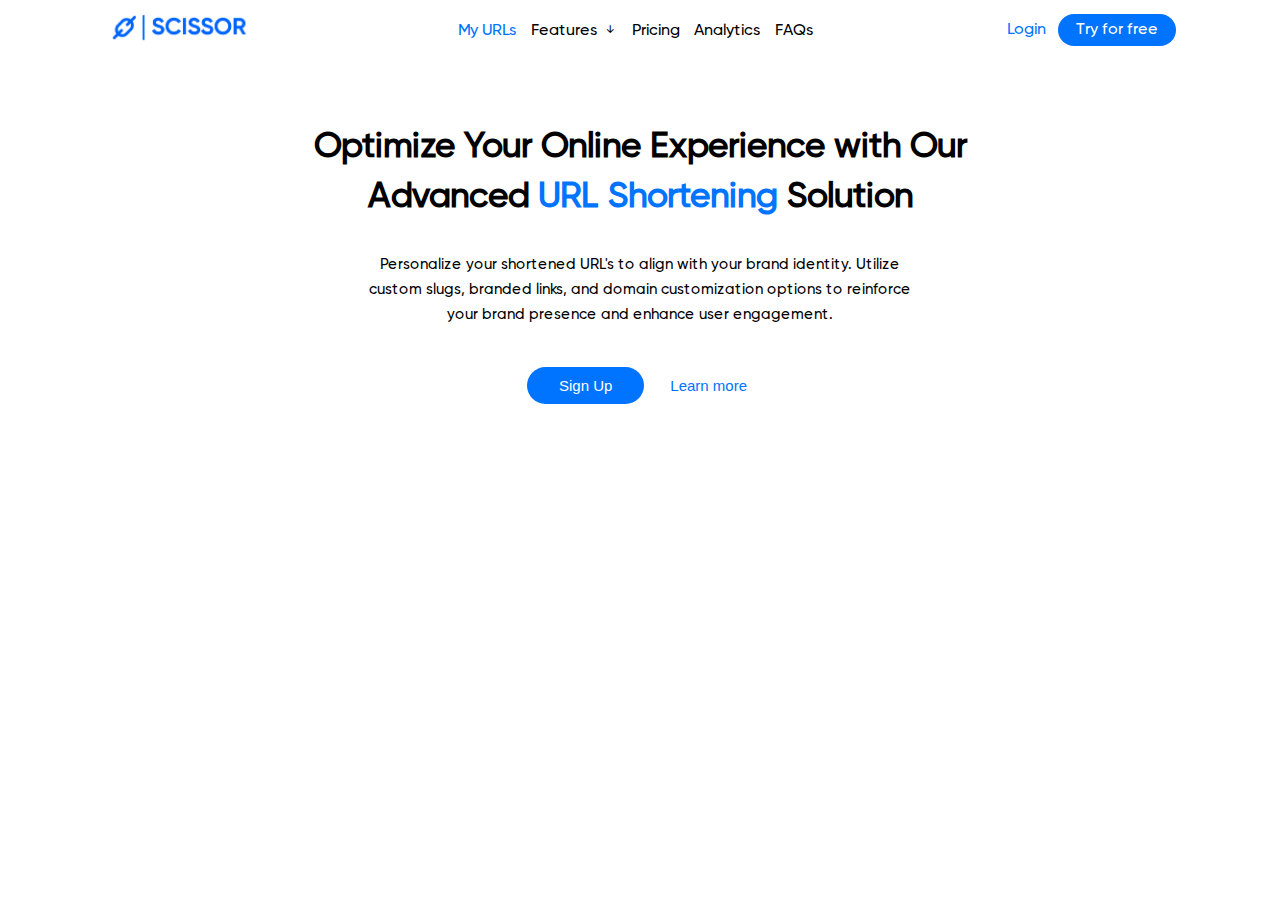
==== scissors/index.html @ 3c33a209 "started scissors" ====
<!DOCTYPE html>
<html lang="en">
<head>
    <meta charset="UTF-8">
    <meta name="viewport" content="width=device-width, initial-scale=1.0">
    <link rel="stylesheet" href="style.css">
    <link href="../Icons/bootstrap-icons/bootstrap-icons.css" rel="stylesheet">
    <title>Scissors</title>
</head>
<body>
    <main>
        <section class="nav-bar">
            <nav>
                <div class="logo">
                    <img src="images/logo.png" alt="logo" height="39" width="150">
                </div>
                    <div class="nav-links">
                        <a href="#" class="active">My URLs</a>
                        <a href="#">Features <i class="bi bi-arrow-down-short"></i></a>
                        <a href="#">Pricing</a>                    
                        <a href="#">Analytics</a>                    
                        <a href="#">FAQs</a>                    
                    </div>
                    <div class="extralinks">
                        <a href="#" class="active">Login</a>
                        <a href="#" class="getstarted-btn">Try for free</a>
                    </div>
                <div class="mobile-nav">
                    <i class="bi bi-list"></i>
                </div>                
            </nav>
        </section>
        <section class="hero">
            <div>
                <h2>Optimize Your Online Experience with Our Advanced <span>URL Shortening</span> Solution</h2>
                <div  class="hero-para">
                    <p>Personalize your shortened URL's to align with your brand identity. Utilize custom slugs, branded links, and domain customization options to reinforce your brand presence and enhance user engagement.</p>
                </div>
                <div class="heroactionbtn">
                    <button class="sign-btn">Sign Up</button><button class="learn-btn">Learn more</button>
                </div>
                </div>
            </section>
    </main>
</body>
</html>
---- scissors/style.css ----
@font-face {
    font-family: 'Gilroy Medium';
    src: url('fonts/gilroy-medium.ttf') format('woff2');
    font-weight: 400;
    font-style: normal;
}

body {
    font-family: 'Gilroy Medium', sans-serif;
}

nav{
    display: flex;
    flex-direction: row;
    align-items: center;
    justify-content: space-around;
}

.extralinks .nav-links{
    display: block;
}

a{
    text-decoration: none;
    color: #000;
}

.active{
    color: rgb(0, 115, 255);
}

.nav-links a{
    margin-left: 10px;
}

.getstarted-btn{
    background-color: rgb(0, 115, 255);
    border-radius: 25px;
    border: none;
    padding: 8px 18px;
    color: #fff;
    font-weight: 100;
    margin-left: 8px;
}

.hero{
    max-width: 756px;
    margin: 70px auto;
}

.hero h2{
    text-align: center;
    line-height: 50px;
    font-size: 35px;
}

.hero h2 span{    
    color: rgb(0, 115, 255);
}

.hero .hero-para{    
    font-size: 15px;
    text-align: center;
    max-width: 556px;
    margin: 20px auto;
    line-height: 25px;
    font-weight: 100;
}

.heroactionbtn{
 display: flex;
 flex-direction: row;
 justify-content: center;
 align-items: center;
 max-width: 256px;
 margin: 40px auto;
}

.heroactionbtn .sign-btn{
    background-color: rgb(0, 115, 255);
    border-radius: 25px;
    border: none;
    padding: 10px 32px;
    color: #fff;
    font-weight: 100;
    font-size: 15px;
}

.heroactionbtn .learn-btn{
    color: rgb(0, 115, 255);
    border-radius: 25px;
    border: none;
    font-weight: 100;
    font-size: 15px;
    margin-left: 20px;
    background-color: transparent;
}

.mobile-nav{
    display: none;
    font-size: 32px;
}

@media screen and (max-width: 565px) {
    .mobile-nav{
        display: block;
    }
    
    .extralinks{
        display: none;
    }
   
    nav{
        justify-content: space-between;
    }

    .nav-links{
        display: none;
    }
}
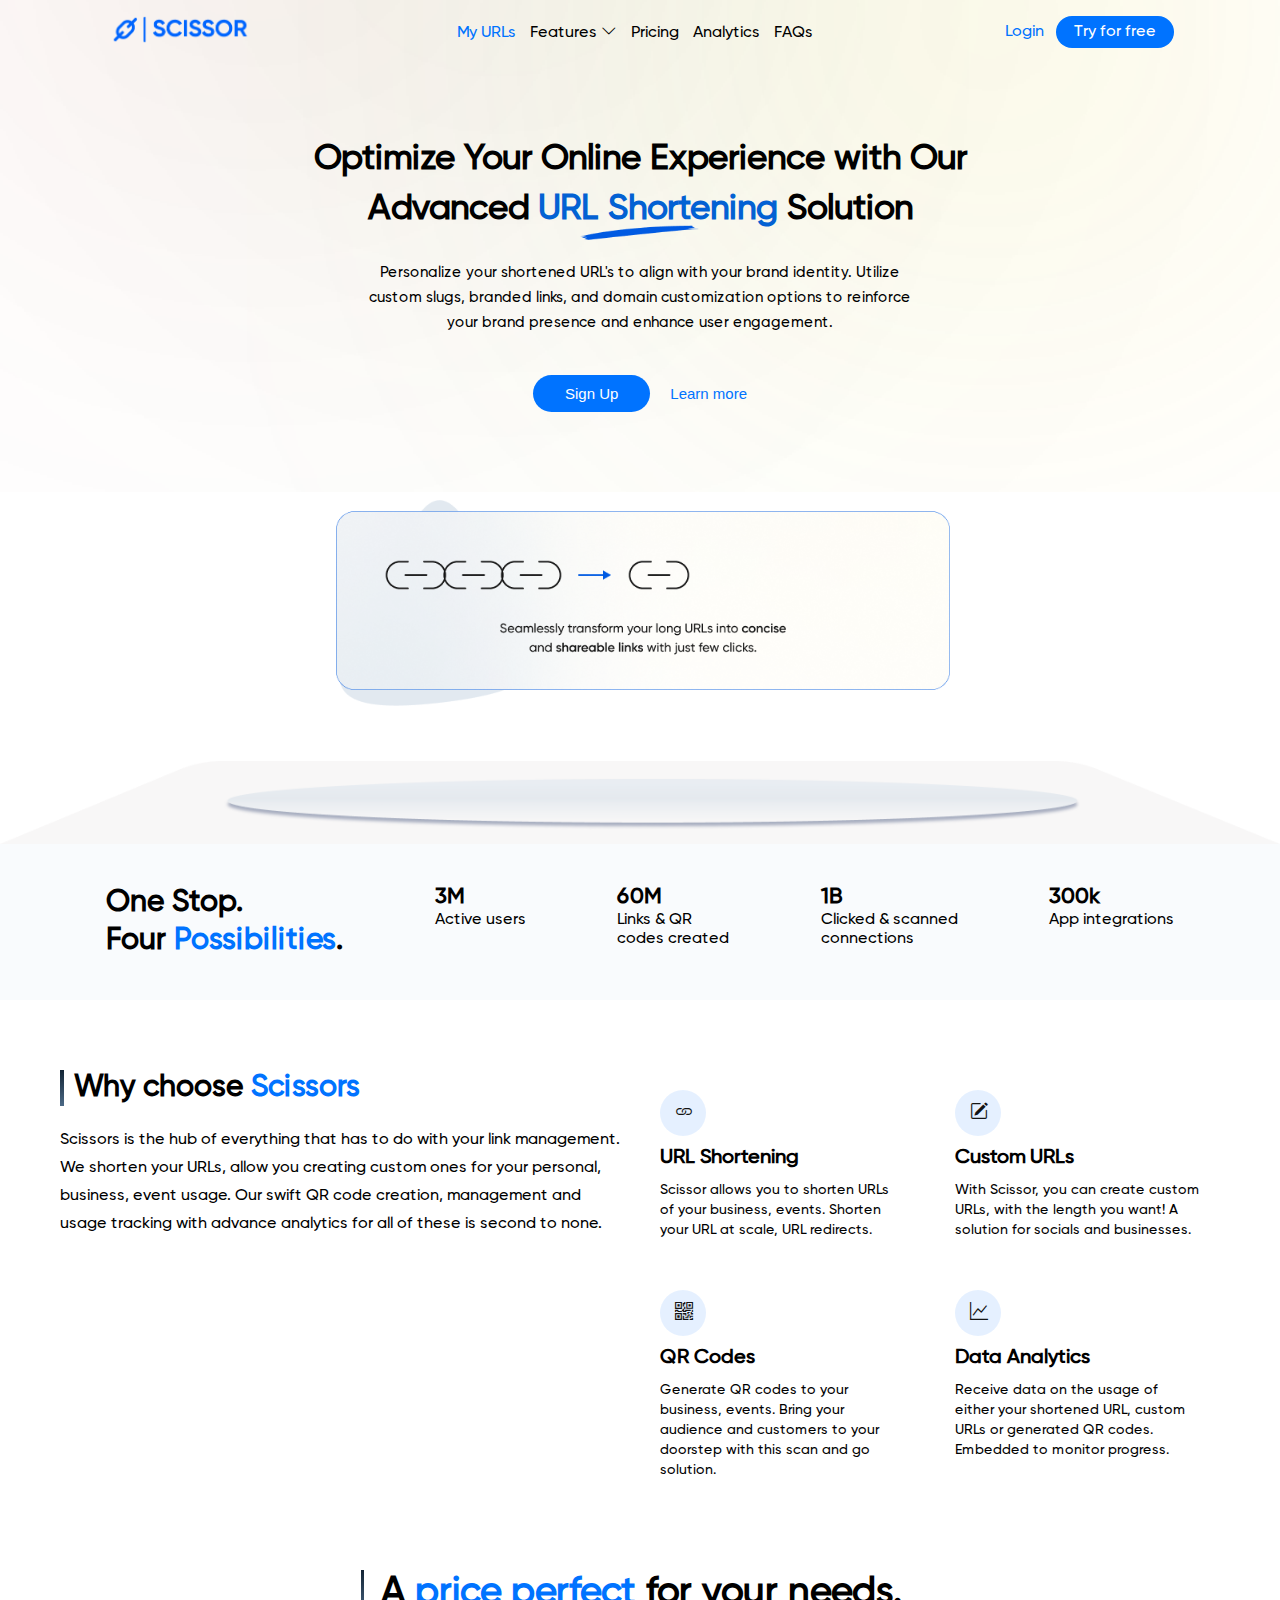
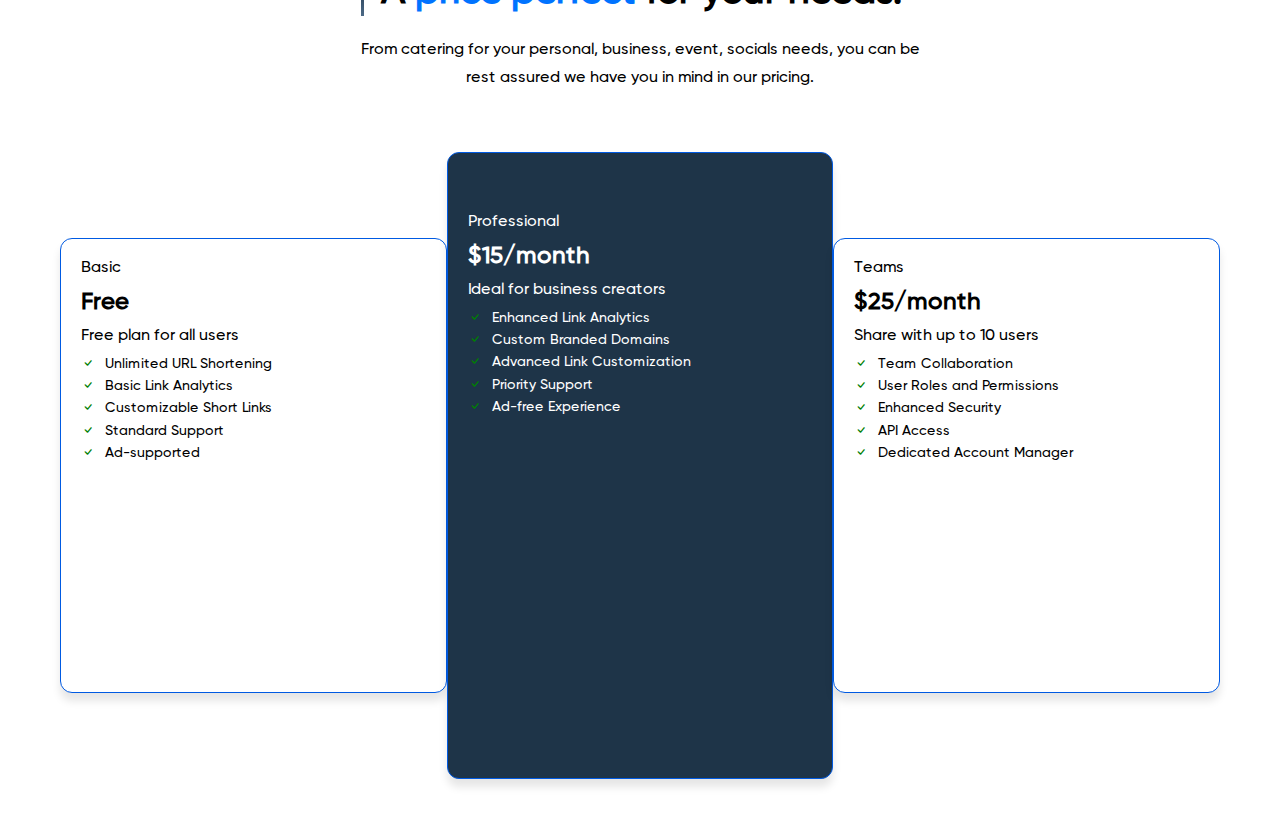
==== commit 8f1c7083: "completed why us section" ====
--- a/scissors/index.html
+++ b/scissors/index.html
@@ -16,7 +16,15 @@
                 </div>
                     <div class="nav-links">
                         <a href="#" class="active">My URLs</a>
-                        <a href="#">Features <i class="bi bi-arrow-down-short"></i></a>
+                        <div class="dropdown">
+                            <a href="#">Features <i class="bi bi-chevron-down"></i></a>
+                            <div class="dropdown-content">
+                                <a href="#">URL Shortening</a>
+                                <a href="#">Custom URLs</a>
+                                <a href="#">QR Codes</a>
+                                <a href="#">Data Analytics</a>
+                            </div>
+                        </div>
                         <a href="#">Pricing</a>                    
                         <a href="#">Analytics</a>                    
                         <a href="#">FAQs</a>                    
@@ -33,6 +41,7 @@
         <section class="hero">
             <div>
                 <h2>Optimize Your Online Experience with Our Advanced <span>URL Shortening</span> Solution</h2>
+                <img src="images/Vector 3.png" alt="decorative vector" style="display: block; margin: 10px auto; margin-top: -10px; width: 16%;">
                 <div  class="hero-para">
                     <p>Personalize your shortened URL's to align with your brand identity. Utilize custom slugs, branded links, and domain customization options to reinforce your brand presence and enhance user engagement.</p>
                 </div>
@@ -42,5 +51,112 @@
                 </div>
             </section>
     </main>
+    <section class="seamlesscard">
+        <div class="image-container-sm">
+            <img src="images/Group 2.png" alt="Seamless Card Image" style="width: 80%;">
+        </div>
+        <div class="image-container">
+            <img src="images/Group 3.png" alt="Wide Full Width Image" style="width: 100%;">
+        </div>
+        <div class="metrics-stuff">
+            <div>
+                <h3>One Stop. <br>Four <span class="active">Possibilities</span>.</h3>
+            </div>
+            <div>
+                <b>3M</b><br>
+                <span>Active users</span>
+            </div>
+            <div>
+                <b>60M</b><br>
+                <span>Links & QR<br> codes created</span>
+            </div>
+            <div>
+                <b>1B</b><br>
+                <span>Clicked & scanned<br> connections</span>
+            </div>
+            <div>
+                <b>300k</b><br>
+                <span>App integrations</span>
+            </div>
+        </div>
+
+    </section>
+    <section class="why-us">
+        <div class="why-us-content">
+            <h2>Why choose <span class="active">Scissors</span></h2>
+            <p>Scissors is the hub of everything that has to do with your link management. We shorten your URLs, allow you creating custom ones for your personal, business, event usage. Our swift QR code creation, management and usage tracking with advance analytics for all of these is second to none.</p>
+        </div>
+        <div class="why-us-boxes">
+            <div class="box">
+                <span class="circle-sm">
+                    <i class="bi bi-link"></i></span>
+                <h3>URL Shortening</h3>
+                <p>Scissor allows you to shorten URLs of your business, events. Shorten your URL at scale, URL redirects.</p>
+            </div>
+            <div class="box">
+                <span class="circle-sm">
+                    <i class="bi bi-pencil-square"></i>
+                </span>
+                <h3>Custom URLs</h3>
+                <p>With Scissor, you can create custom URLs, with the length you want! A solution for socials and businesses.</p>
+            </div>
+            <div class="box">
+                <span class="circle-sm">
+                    <i class="bi bi-qr-code"></i>
+                </span>
+                <h3>QR Codes</h3>
+                <p>Generate QR codes to your business, events. Bring your audience and customers to your doorstep with this scan and go solution.</p>
+            </div>
+            <div class="box">
+                <span class="circle-sm">
+                    <i class="bi bi-graph-up"></i>
+                    </span>
+                <h3>Data Analytics</h3>
+                <p>Receive data on the usage of either your shortened URL, custom URLs or generated QR codes. Embedded to monitor progress.</p>
+            </div>
+        </div>
+    </section>
+    <div class="pricing-header" style="text-align: center; margin-bottom: 20px;">
+        <h2>A <span class="active">price perfect</span> for your needs.</h2>
+        <p>From catering for your personal, business, event, socials needs, you can be<br> rest assured we have you in mind in our pricing.</p>
+    </div>
+    <section class="payment-plans">
+        <div class="plan-box">
+            <p>Basic</p>
+            <h3>Free</h3>
+            <p>Free plan for all users</p>
+            <ul>
+                <li><i class="bi bi-check"></i> Unlimited URL Shortening</li>
+                <li><i class="bi bi-check"></i> Basic Link Analytics</li>
+                <li><i class="bi bi-check"></i> Customizable Short Links</li>
+                <li><i class="bi bi-check"></i> Standard Support</li>
+                <li><i class="bi bi-check"></i> Ad-supported</li>
+            </ul>
+        </div>
+        <div class="plan-box standout">
+            <p>Professional</p>
+            <h3>$15/month</h3>
+            <p>Ideal for business creators</p>
+            <ul>
+                <li><i class="bi bi-check"></i> Enhanced Link Analytics</li>
+                <li><i class="bi bi-check"></i> Custom Branded Domains</li>
+                <li><i class="bi bi-check"></i> Advanced Link Customization</li>
+                <li><i class="bi bi-check"></i> Priority Support</li>
+                <li><i class="bi bi-check"></i> Ad-free Experience</li>
+            </ul>
+        </div>
+        <div class="plan-box">
+            <p>Teams</p>
+            <h3>$25/month</h3>
+            <p>Share with up to 10 users</p>
+            <ul>
+                <li><i class="bi bi-check"></i> Team Collaboration</li>
+                <li><i class="bi bi-check"></i> User Roles and Permissions</li>
+                <li><i class="bi bi-check"></i> Enhanced Security</li>
+                <li><i class="bi bi-check"></i> API Access</li>
+                <li><i class="bi bi-check"></i> Dedicated Account Manager</li>
+            </ul>
+        </div>
+    </section>
 </body>
 </html>--- a/scissors/style.css
+++ b/scissors/style.css
@@ -5,6 +5,12 @@
     font-style: normal;
 }
 
+*{
+    margin: 0;
+    padding: 0;
+    box-sizing: border-box;
+}
+
 body {
     font-family: 'Gilroy Medium', sans-serif;
 }
@@ -13,7 +19,33 @@
     display: flex;
     flex-direction: row;
     align-items: center;
+    padding: 10px;
     justify-content: space-around;
+}
+
+.dropdown {
+    position: relative;
+    display: inline-block;
+}
+
+.dropdown-content {
+    display: none;
+    position: absolute;
+    background-color: #f9f9f9;
+    min-width: 160px;
+    box-shadow: 0px 8px 16px 0px rgba(0,0,0,0.2);
+    z-index: 1;
+}
+
+.dropdown-content a {
+    color: #000;
+    padding: 12px 16px;
+    text-decoration: none;
+    display: block;
+}
+
+.dropdown:hover .dropdown-content {
+    display: block;
 }
 
 .extralinks .nav-links{
@@ -43,7 +75,15 @@
     margin-left: 8px;
 }
 
-.hero{
+main {
+    background-image: url('images/aurora.svg');
+    background-size: cover;
+    padding-bottom: 10px;
+    margin: 0;
+    background-position: center;
+}
+
+.hero{    
     max-width: 756px;
     margin: 70px auto;
 }
@@ -55,7 +95,7 @@
 }
 
 .hero h2 span{    
-    color: rgb(0, 115, 255);
+    color: rgb(3, 97, 211);
 }
 
 .hero .hero-para{    
@@ -101,6 +141,184 @@
     font-size: 32px;
 }
 
+.image-container{
+    display: grid;
+    justify-content: center;
+}
+
+.image-container-sm{
+    display: grid;
+    justify-content: center;
+    padding-left: 120px;
+}
+
+.metrics-stuff{
+    display: flex;
+    flex-direction: row;
+    justify-content: space-around;
+    width: 100%;
+    background-color: #F9FBFD;
+    margin-top: 0;
+    padding: 40px 60px;
+    margin-bottom: 30px;
+}
+
+.metrics-stuff h3{
+    font-size: 30px;
+    line-height: 38px;
+}
+
+.metrics-stuff b{
+    font-size: 22px;
+}
+
+.why-us {
+    display: flex;
+    justify-content: space-between;
+    padding: 40px 60px;
+    background-color: #fff;
+}
+
+.why-us-content {
+    flex: 1;
+    max-width: 50%;
+    padding-right: 20px;
+}
+
+.pricing-header {
+    display: grid;
+    justify-content: center;
+    align-items: center;
+    margin-top: 30px;
+}
+
+.why-us-content h2 {
+    font-size: 30px;
+    margin-bottom: 20px;
+    padding-left: 10px;
+    border-left: 4px solid;
+    border-image: linear-gradient(to bottom, #112232, #4D6B88) 1;
+}
+
+.why-us-content p {
+    font-size: 16px;
+    line-height: 28px;
+    font-weight: 100;
+}
+
+.pricing-header h2 {
+    font-size: 38px;
+    margin-bottom: 20px;
+    border-left: 3px solid;
+    border-image: linear-gradient(to bottom, #112232, #4D6B88) 1;
+}
+
+.pricing-header p {
+    font-size: 16px;
+    line-height: 28px;
+    font-weight: 100;
+}
+
+.why-us-boxes {
+    flex: 1;
+    display: grid;
+    grid-template-columns: 1fr 1fr;
+    gap: 10px;
+}
+
+.box {
+    display: flex;
+    align-items: start;
+    flex-direction: column;
+    gap: 10px;
+    background-color: #fff;
+    padding: 20px;
+    
+}
+
+.box i {    
+    color: #141414;
+    font-size: 18px;
+}
+
+.box .circle-sm{
+    background-color: #3284ff20;
+    padding: 15px;
+    border-radius: 50%;
+    height: 46px;
+    width: 46px;
+    display: flex;
+    align-items: center;
+    flex-direction: row;
+}
+
+.box h3 {
+    font-size: 20px;
+}
+
+.box p {
+    font-size: 14px;
+    line-height: 20px;
+    font-weight: 100;
+}
+
+.payment-plans {
+    display: flex;
+    justify-content: space-around;
+    align-items: center;
+    padding: 40px 60px;
+    background-color: #fff;
+}
+
+.plan-box {
+    flex: 1;
+    background-color: #fff;
+    padding: 20px;
+    display: flex;
+    flex-direction: column;
+    align-items: start;
+    border: 1px solid #005AE2;
+    width: 379px;
+    height: 455px;
+    border-radius: 12px;
+    box-shadow: 0 8px 8px rgba(0, 0, 0, 0.1);
+}
+
+.plan-box h3 {
+    font-size: 24px;
+    margin-bottom: 10px;
+}
+
+.plan-box p {
+    font-size: 16px;
+    margin-bottom: 10px;
+}
+
+.plan-box ul {
+    list-style: none;
+    padding: 0;
+}
+
+.plan-box ul li {
+    display: flex;
+    align-items: center;
+    font-size: 14px;
+    margin-bottom: 5px;
+}
+
+.plan-box ul li i {
+    color: green;
+    margin-right: 10px;
+}
+
+.plan-box.standout {
+    background-color: #1E3448;
+    color: #fff;
+    padding: 60px 20px;
+    width: 410px;
+    height: 627px;
+}
+
 @media screen and (max-width: 565px) {
     .mobile-nav{
         display: block;
@@ -117,4 +335,11 @@
     .nav-links{
         display: none;
     }
+
+    .metrics-stuff{
+        flex-direction: column;
+        gap: 20px;
+        align-items: center;
+    }
+    
 }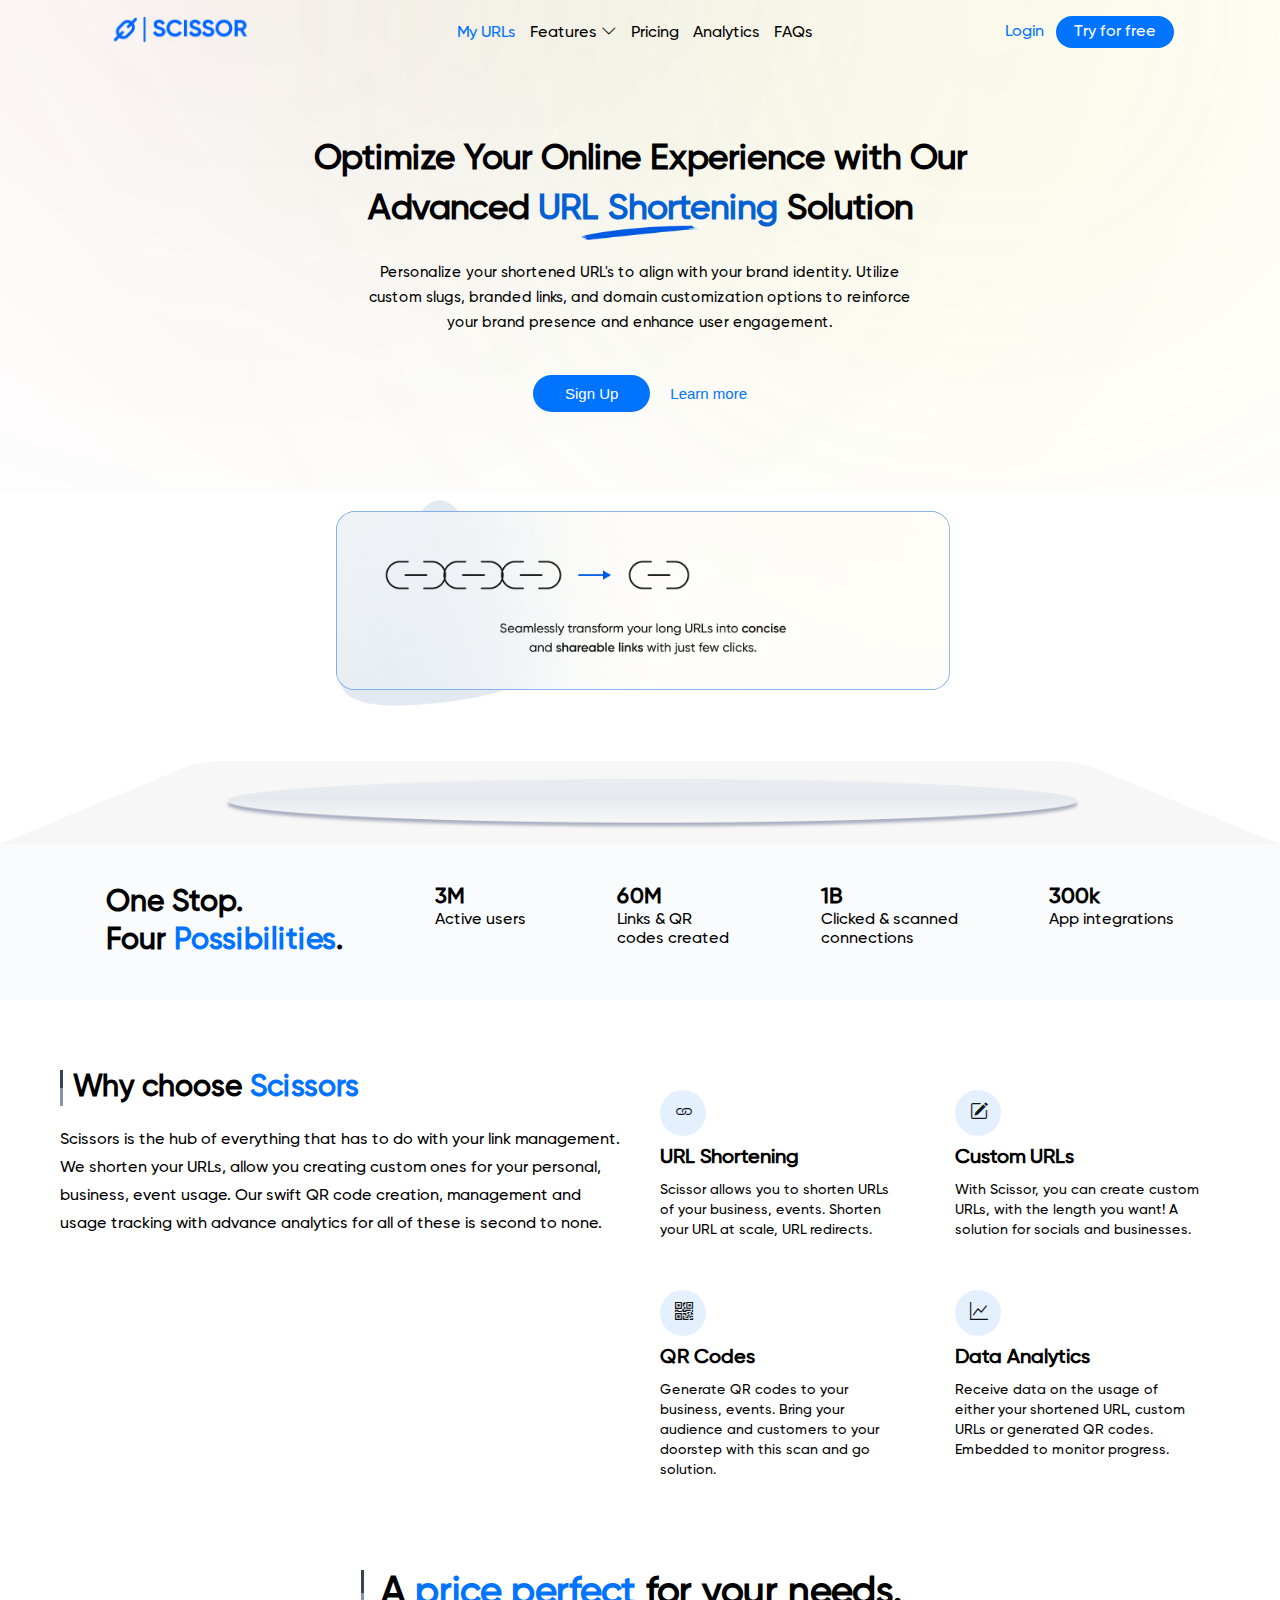
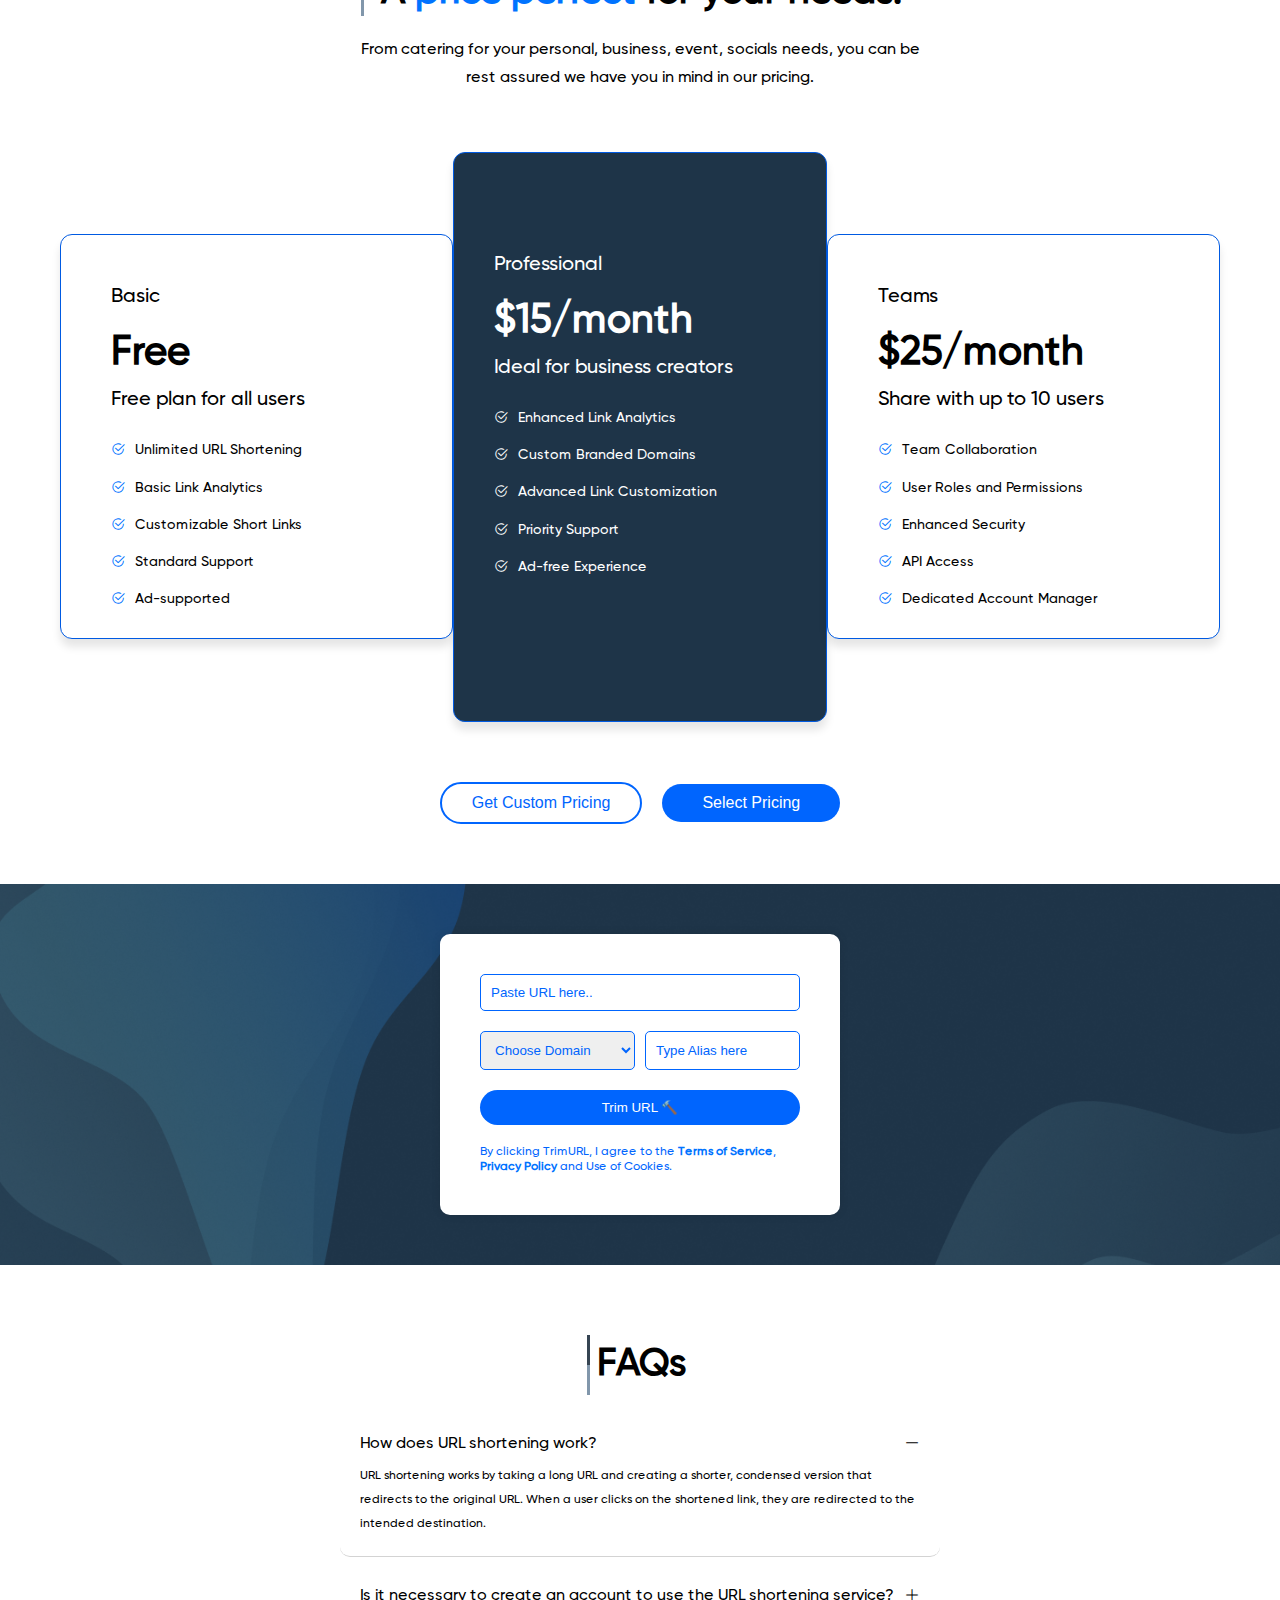
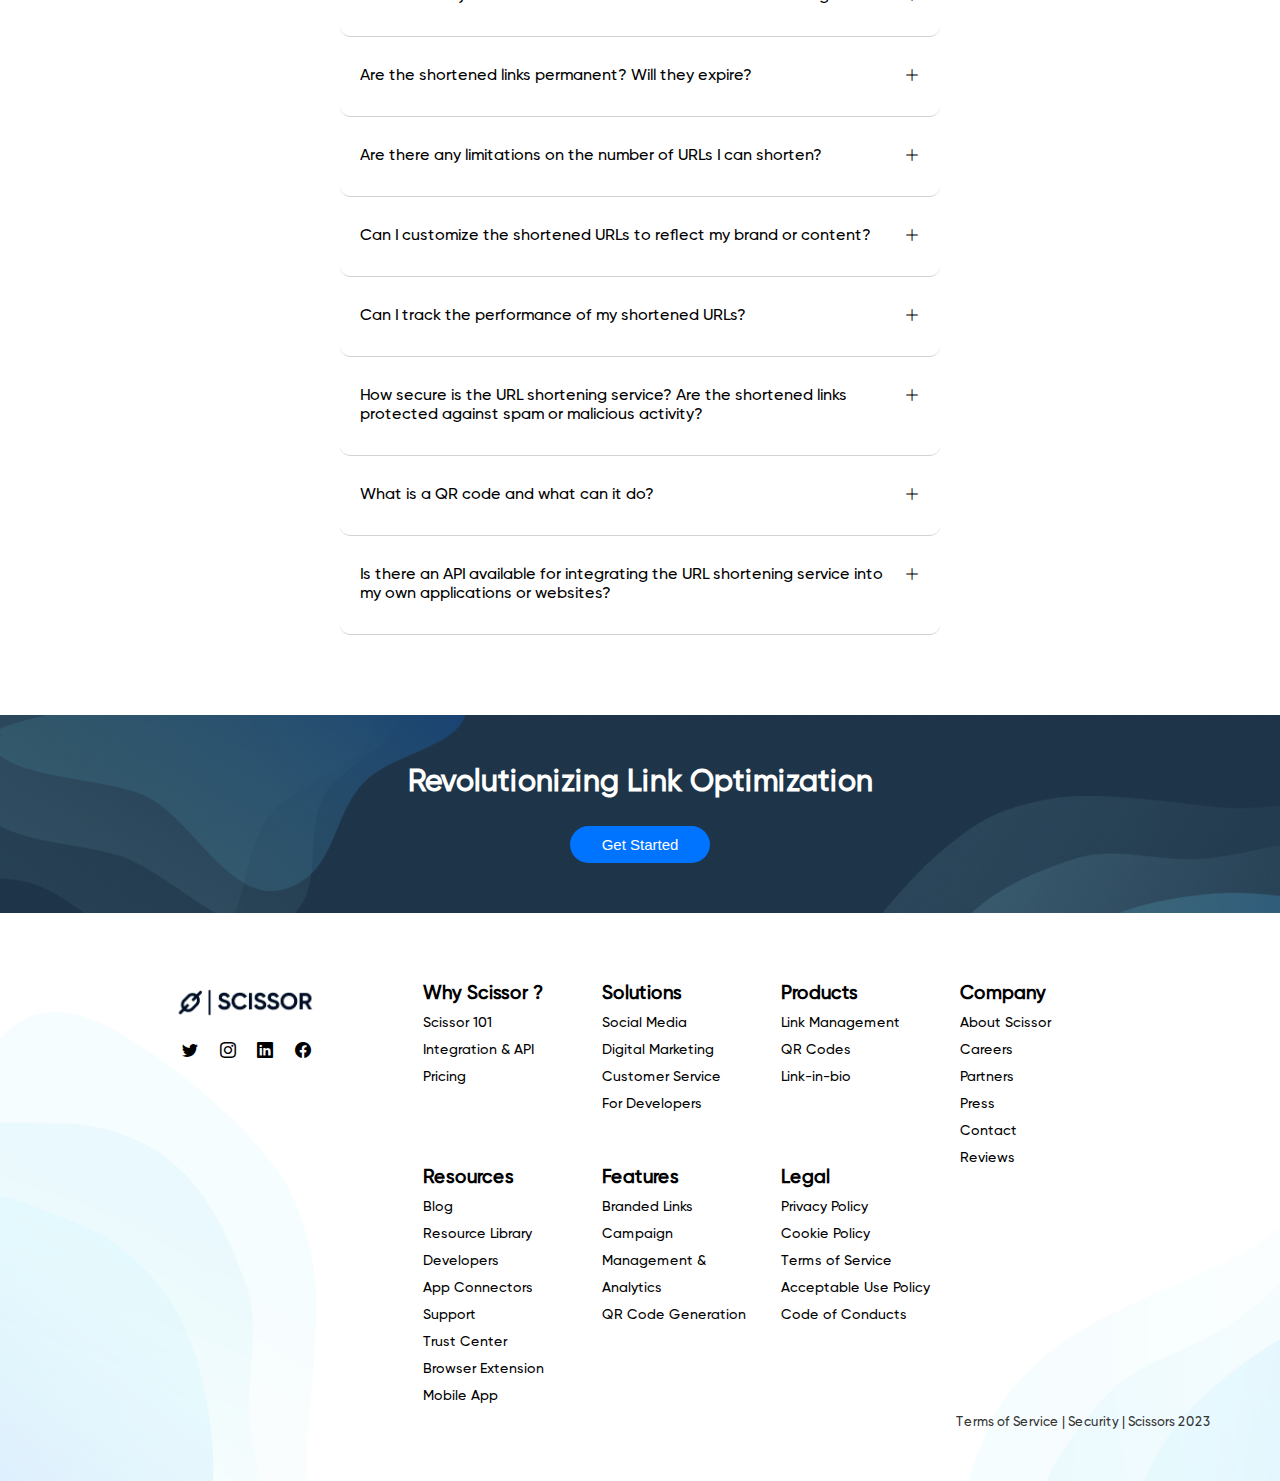
==== commit eafff988: "FEAT: FINISHED SCISSOR" ====
--- a/scissors/index.html
+++ b/scissors/index.html
@@ -126,11 +126,11 @@
             <h3>Free</h3>
             <p>Free plan for all users</p>
             <ul>
-                <li><i class="bi bi-check"></i> Unlimited URL Shortening</li>
-                <li><i class="bi bi-check"></i> Basic Link Analytics</li>
-                <li><i class="bi bi-check"></i> Customizable Short Links</li>
-                <li><i class="bi bi-check"></i> Standard Support</li>
-                <li><i class="bi bi-check"></i> Ad-supported</li>
+                <li><i class="bi bi-check2-circle active"></i> Unlimited URL Shortening</li>
+                <li><i class="bi bi-check2-circle active"></i> Basic Link Analytics</li>
+                <li><i class="bi bi-check2-circle active"></i> Customizable Short Links</li>
+                <li><i class="bi bi-check2-circle active"></i> Standard Support</li>
+                <li><i class="bi bi-check2-circle active"></i> Ad-supported</li>
             </ul>
         </div>
         <div class="plan-box standout">
@@ -138,11 +138,11 @@
             <h3>$15/month</h3>
             <p>Ideal for business creators</p>
             <ul>
-                <li><i class="bi bi-check"></i> Enhanced Link Analytics</li>
-                <li><i class="bi bi-check"></i> Custom Branded Domains</li>
-                <li><i class="bi bi-check"></i> Advanced Link Customization</li>
-                <li><i class="bi bi-check"></i> Priority Support</li>
-                <li><i class="bi bi-check"></i> Ad-free Experience</li>
+                <li><i class="bi bi-check2-circle" style="color: #fff;"></i> Enhanced Link Analytics</li>
+                <li><i class="bi bi-check2-circle" style="color: #fff;"></i> Custom Branded Domains</li>
+                <li><i class="bi bi-check2-circle" style="color: #fff;"></i> Advanced Link Customization</li>
+                <li><i class="bi bi-check2-circle" style="color: #fff;"></i> Priority Support</li>
+                <li><i class="bi bi-check2-circle" style="color: #fff;"></i> Ad-free Experience</li>
             </ul>
         </div>
         <div class="plan-box">
@@ -150,13 +150,206 @@
             <h3>$25/month</h3>
             <p>Share with up to 10 users</p>
             <ul>
-                <li><i class="bi bi-check"></i> Team Collaboration</li>
-                <li><i class="bi bi-check"></i> User Roles and Permissions</li>
-                <li><i class="bi bi-check"></i> Enhanced Security</li>
-                <li><i class="bi bi-check"></i> API Access</li>
-                <li><i class="bi bi-check"></i> Dedicated Account Manager</li>
+                <li><i class="bi bi-check2-circle active"></i> Team Collaboration</li>
+                <li><i class="bi bi-check2-circle active"></i> User Roles and Permissions</li>
+                <li><i class="bi bi-check2-circle active"></i> Enhanced Security</li>
+                <li><i class="bi bi-check2-circle active"></i> API Access</li>
+                <li><i class="bi bi-check2-circle active"></i> Dedicated Account Manager</li>
             </ul>
         </div>
     </section>
+    <div class="priceactionbtn">
+        <button class="custom-btn">Get Custom Pricing</button>
+        <button class="select-btn">Select Pricing</button>
+    </div>
+    <section class="trim-url-section">
+        <div class="form-container">
+            <form>
+                <div class="input-group">
+                    <input type="text" placeholder="Paste URL here.." class="url-input">
+                </div>
+                <div class="input-group">
+                    <select class="domain-select">
+                        <option value="domain" selected disabled>Choose Domain</option>
+                        <option value="alt">altschool.com</option>
+                    </select>
+                    <input type="text" placeholder="Type Alias here" class="alias-input">
+                </div>
+                <div class="input-group">
+                    <button type="submit" class="trim-btn">Trim URL 🔨</button>
+                </div>
+                <p class="terms-text">By clicking TrimURL, I agree to the <a href="#" class="active">Terms of Service</a>,  <a href="#" class="active">Privacy Policy</a> and Use of Cookies.</p>
+            </form>
+        </div>
+    </section>
+    <section class="faq-section">
+        <div class="title-container">
+
+            <h2>FAQs</h2>
+        </div>
+        <div class="faq-item">
+            <div class="sperate-content">
+
+                <h3>How does URL shortening work?</h3>
+                <i class="bi bi-dash-lg"></i>
+            </div>
+            <p>URL shortening works by taking a long URL and creating a shorter, condensed version that redirects to the original URL. When a user clicks on the shortened link, they are redirected to the intended destination.</p>
+        </div>
+        <div class="faq-item">
+            <div class="sperate-content">
+                <h3>Is it necessary to create an account to use the URL shortening service?</h3>
+                <i class="bi bi-plus-lg"></i>
+            </div>
+        </div>
+        <div class="faq-item">
+            <div class="sperate-content">
+                <h3>Are the shortened links permanent? Will they expire?</h3>
+                <i class="bi bi-plus-lg"></i>
+            </div>
+        </div>
+        <div class="faq-item">
+            <div class="sperate-content">
+
+                <h3>Are there any limitations on the number of URLs I can shorten?</h3>
+                <i class="bi bi-plus-lg"></i>
+            </div>
+        </div>
+        <div class="faq-item">
+            <div class="sperate-content">
+                
+                <h3>Can I customize the shortened URLs to reflect my brand or content?</h3>
+                <i class="bi bi-plus-lg"></i>
+            </div>
+        </div>
+        <div class="faq-item">
+            <div class="sperate-content">
+
+                <h3>Can I track the performance of my shortened URLs?</h3>
+                <i class="bi bi-plus-lg"></i>
+            </div>
+        </div>
+        <div class="faq-item">
+            <div class="sperate-content">
+
+                <h3>How secure is the URL shortening service? Are the shortened links protected against spam or malicious activity?</h3>
+                <i class="bi bi-plus-lg"></i>
+            </div>
+        </div>
+        <div class="faq-item">
+            <div class="sperate-content">
+
+                <h3>What is a QR code and what can it do?</h3>
+                <i class="bi bi-plus-lg"></i>
+            </div>
+        </div>
+        <div class="faq-item">
+            <div class="sperate-content">
+
+                <h3>Is there an API available for integrating the URL shortening service into my own applications or websites?</h3>
+                <i class="bi bi-plus-lg"></i>
+            </div>
+        </div>
+    </section>
+    <section class="cta-section" id="cta-section">
+        <div class="cta-container">
+            <h2>Revolutionizing Link Optimization</h2>
+            <div class="cta-actionbtn">
+                <button class="cta-btn">Get Started</button>
+            </div>
+        </div>
+    </section>
+    <footer class="footer">
+        <div class="footer-container">
+            <div class="logo-socials">
+                <div class="logo">
+                    <img src="images/logo.png" alt="logo" height="39" width="150">
+                </div>
+                <div class="socials">
+                    <i class="bi bi-twitter"></i>
+                    <i class="bi bi-instagram"></i>
+                    <i class="bi bi-linkedin"></i>
+                    <i class="bi bi-facebook"></i>
+                </div>
+            </div>
+            <div class="resources">
+                <div class="row">
+                    <div class="items">
+                        <h3>Why Scissor ?</h3>
+                        <div class="link-list">
+                            <a href="#">Scissor 101</a>
+                            <a href="#">Integration & API</a>
+                            <a href="#">Pricing</a>
+                        </div>
+                    </div>
+                    <div class="items">
+                        <h3>Solutions</h3>
+                        <div class="link-list">
+                            <a href="#">Social Media</a>
+                            <a href="#">Digital Marketing</a>
+                            <a href="#">Customer Service</a>
+                            <a href="#">For Developers</a>
+                        </div>
+                    </div>
+                    <div class="items">
+                        <h3>Products</h3>
+                        <div class="link-list">
+                            <a href="#">Link Management</a>
+                            <a href="#">QR Codes</a>
+                            <a href="#">Link-in-bio</a>
+                        </div>
+                    </div>
+                    <div class="items">
+                        <h3>Company</h3>
+                        <div class="link-list">
+                            <a href="#">About Scissor</a>
+                            <a href="#">Careers</a>
+                            <a href="#">Partners</a>
+                            <a href="#">Press</a>
+                            <a href="#">Contact</a>
+                            <a href="#">Reviews</a>
+                        </div>
+                    </div>
+                </div>
+                <div class="row">
+                    <div class="items">
+                        <h3>Resources</h3>
+                        <div class="link-list">
+                            <a href="#">Blog</a>
+                            <a href="#">Resource Library</a>
+                            <a href="#">Developers</a>
+                            <a href="#">App Connectors</a>
+                            <a href="#">Support</a>
+                            <a href="#">Trust Center</a>
+                            <a href="#">Browser Extension</a>
+                            <a href="#">Mobile App</a>
+                        </div>
+                    </div>
+                    <div class="items">
+                        <h3>Features</h3>
+                        <div class="link-list">
+                            <a href="#">Branded Links</a>
+                            <a href="#">Campaign</a>
+                            <a href="#">Management &</a>
+                            <a href="#">Analytics</a>
+                            <a href="#">QR Code Generation</a>
+                        </div>
+                    </div>
+                    <div class="items">
+                        <h3>Legal</h3>
+                        <div class="link-list">
+                            <a href="#">Privacy Policy</a>
+                            <a href="#">Cookie Policy</a>
+                            <a href="#">Terms of Service</a>
+                            <a href="#">Acceptable Use Policy</a>
+                            <a href="#">Code of Conducts</a>
+                        </div>
+                    </div>
+                </div>
+            </div>
+        </div>
+        <div class="copyright">
+            <p>Terms of Service | Security | Scissors 2023</p>
+        </div>
+    </footer>
 </body>
 </html>--- a/scissors/style.css
+++ b/scissors/style.css
@@ -139,6 +139,7 @@
 .mobile-nav{
     display: none;
     font-size: 32px;
+    cursor: pointer;
 }
 
 .image-container{
@@ -177,6 +178,7 @@
     justify-content: space-between;
     padding: 40px 60px;
     background-color: #fff;
+    flex-direction: row;
 }
 
 .why-us-content {
@@ -196,8 +198,8 @@
     font-size: 30px;
     margin-bottom: 20px;
     padding-left: 10px;
-    border-left: 4px solid;
-    border-image: linear-gradient(to bottom, #112232, #4D6B88) 1;
+    border-left: 3px solid;
+    border-image: linear-gradient(to bottom, #112232d7 50%, #4d6b88b4 50%) 1;
 }
 
 .why-us-content p {
@@ -210,7 +212,7 @@
     font-size: 38px;
     margin-bottom: 20px;
     border-left: 3px solid;
-    border-image: linear-gradient(to bottom, #112232, #4D6B88) 1;
+    border-image: linear-gradient(to bottom, #112232d7 50%, #4d6b88b4 50%) 1;
 }
 
 .pricing-header p {
@@ -233,8 +235,7 @@
     gap: 10px;
     background-color: #fff;
     padding: 20px;
-    
-}
+    }
 
 .box i {    
     color: #141414;
@@ -265,6 +266,7 @@
 .payment-plans {
     display: flex;
     justify-content: space-around;
+    flex-direction: row;
     align-items: center;
     padding: 40px 60px;
     background-color: #fff;
@@ -273,51 +275,302 @@
 .plan-box {
     flex: 1;
     background-color: #fff;
-    padding: 20px;
+    padding: 50px;
     display: flex;
     flex-direction: column;
     align-items: start;
     border: 1px solid #005AE2;
-    width: 379px;
-    height: 455px;
+    width: 329px;
+    height: 405px;
     border-radius: 12px;
     box-shadow: 0 8px 8px rgba(0, 0, 0, 0.1);
 }
 
 .plan-box h3 {
-    font-size: 24px;
+    font-size: 40px;
     margin-bottom: 10px;
+    margin-top: 10px;
 }
 
 .plan-box p {
-    font-size: 16px;
+    font-size: 20px;
     margin-bottom: 10px;
 }
 
 .plan-box ul {
     list-style: none;
     padding: 0;
+    margin-top: 20px;
 }
 
 .plan-box ul li {
     display: flex;
     align-items: center;
     font-size: 14px;
-    margin-bottom: 5px;
+    margin-bottom: 20px; /* Increased margin-bottom for more spacing */
 }
 
 .plan-box ul li i {
-    color: green;
     margin-right: 10px;
 }
 
 .plan-box.standout {
     background-color: #1E3448;
     color: #fff;
-    padding: 60px 20px;
-    width: 410px;
-    height: 627px;
-}
+    padding: 100px 40px;
+    width: 360px;
+    height: 570px;
+}
+
+.priceactionbtn {
+    display: flex;
+    justify-content: center;
+    align-items: center;
+    gap: 20px;
+    margin-top: 20px;
+    margin-bottom: 60px;
+}
+
+.priceactionbtn .custom-btn {
+    background-color: #fff;
+    border: 2px solid #0065FE;
+    padding: 10px 30px;
+    color: #0065FE;
+    border-radius: 25px;
+    font-size: 16px;
+}
+
+.priceactionbtn .select-btn {
+    background-color: #0065FE;    
+    padding: 10px 40px;
+    color: #fff;
+    border: none;
+    border-radius: 25px;
+    font-size: 16px;
+}
+
+.trim-url-section {
+    background-image: url('images/trim-img.png');
+    background-size: cover;
+    padding: 50px 0;
+    margin-bottom: 20px;
+    margin-top: 20px;
+}
+
+.form-container {
+    background: white;
+    padding: 40px;
+    max-width: 400px;
+    margin: 0 auto;
+    border-radius: 10px;
+    box-shadow: 0 0 10px rgba(0, 0, 0, 0.1);
+}
+
+.form-container form div {
+    margin-bottom: 20px;
+}
+
+.form-container .input-group {
+    display: flex;
+    flex-direction: row;
+    gap: 10px;
+}
+
+.form-container input[type="text"],
+.form-container select {
+    width: 100%;
+    padding: 10px;
+    border: 1px solid #0065FE;
+    border-radius: 5px;
+    color: #0065FE;
+}
+
+.form-container select,
+.form-container input[type="text"] {
+    flex: 1;
+    outline: none;
+}
+
+.form-container input[type="text"]::placeholder,
+.form-container select::placeholder {
+    color: #0065FE;
+}
+
+.form-container input[type="text"]:focus,
+.form-container select:focus {
+    outline: 2px solid #0065FE;
+}
+
+.form-container button[type="submit"] {
+    width: 100%;
+    padding: 10px;
+    background-color: #0065FE;
+    color: white;
+    border: none;
+    border-radius: 20px;
+}
+
+.form-container p {
+    font-size: 12px;
+    color: #0065FE;
+}
+.form-container p a {
+    font-weight: 900;
+}
+
+.faq-section {
+    background-image: url('images/faqs.png');
+    background-size: cover;
+    padding: 50px 20px;
+    color: #000;    
+}
+
+.faq-section h2 {
+    font-size: 38px;
+    margin-bottom: 20px;
+    border-left: 3px solid;
+    border-image: linear-gradient(to bottom, #112232d7 50%, #4d6b88b4 50%) 1;
+    padding: 7px;
+}
+
+.title-container{
+    display: grid;
+    justify-content: center;
+}
+
+.faq-item {
+    background-color: #fff;
+    padding: 20px;
+    border-radius: 10px;
+    margin-bottom: 20px;
+    max-width: 600px;
+    margin: 0 auto;    
+    border-bottom: 1px solid lightgray;
+    margin-bottom: 10px;
+}
+
+.faq-item .sperate-content{
+    display: flex;
+    flex-direction: row;
+    justify-content: space-between;
+}
+
+.faq-item h3 {
+    font-size: 16px;
+    margin-bottom: 10px;
+    font-weight: 400;
+}
+
+.faq-item i, h3{
+    cursor: pointer;
+}
+
+.faq-item p {
+    font-size: 12px;
+    line-height: 24px;
+}
+
+.cta-section {
+    background-image: url('images/Frame\ 1000001649.png');
+    background-size: cover;
+    padding: 50px 0;
+    margin-bottom: 20px;
+    margin-top: 20px;
+}
+
+.cta-container h2{
+    color: #fff;
+    text-align: center;
+    font-size: 30px;
+    margin-bottom: 25px;
+}
+
+.cta-actionbtn{
+    display: flex;
+    flex-direction: row;
+    justify-content: center;
+    align-items: center;
+    max-width: 256px;
+    margin: 0px auto;
+   }
+   
+   .cta-actionbtn .cta-btn{
+       background-color: rgb(0, 115, 255);
+       border-radius: 25px;
+       border: none;
+       padding: 10px 32px;
+       color: #fff;
+       font-weight: 100;
+       font-size: 15px;
+   }
+
+   footer{
+    background-image: url('images/footer.png');
+    background-size: cover;
+    padding: 50px 70px;
+    color: #000;
+   }
+
+  footer .footer-container{
+        display: flex;
+        flex-direction: row;
+        justify-content: space-evenly;
+   }
+
+   footer .logo img{
+        filter: brightness(0.15);
+        cursor: pointer;
+   }
+
+   footer .logo-socials{
+    display: flex;
+    flex-direction: column;
+    gap: 14px;
+    
+   }
+
+   footer .logo-socials .socials{
+    display: flex;
+    flex-direction: row;
+    justify-content: space-around;
+   }
+
+   footer .logo-socials .socials i{
+    cursor: pointer;
+   }
+
+   footer .resources{
+    display: flex;
+    flex-direction: column;
+   }
+
+   footer .resources .row{
+    flex: 1;
+    display: grid;
+    grid-template-columns: 1fr 1fr 1fr 1fr;
+    gap: 30px;
+   }
+
+   footer .resources h3{
+    margin-bottom: 10px;
+   }
+
+   .resources .row .link-list{
+    display: flex;
+    flex-direction: column;
+    text-align: left;
+    font-weight: 200;
+    gap: 10px;
+    font-size: 14px;
+    color: #333;
+   }
+
+   footer .copyright{
+    text-align: right;
+    color: #333;
+    margin-top: 10px;
+    font-size: small;
+   }
 
 @media screen and (max-width: 565px) {
     .mobile-nav{
@@ -341,5 +594,22 @@
         gap: 20px;
         align-items: center;
     }
-    
+    .payment-plans {
+        flex-direction: column;
+    }
+    .why-us {
+        flex-direction: column;
+    }
+    .why-us-content{
+        max-width: 100%;
+    }
+    footer .footer-container{
+        flex-direction: column;
+        gap: 20px;
+        align-items: center;
+   }
+footer .resources .row {
+    grid-template-columns: 1fr;
+    gap: 20px;
+}
 }